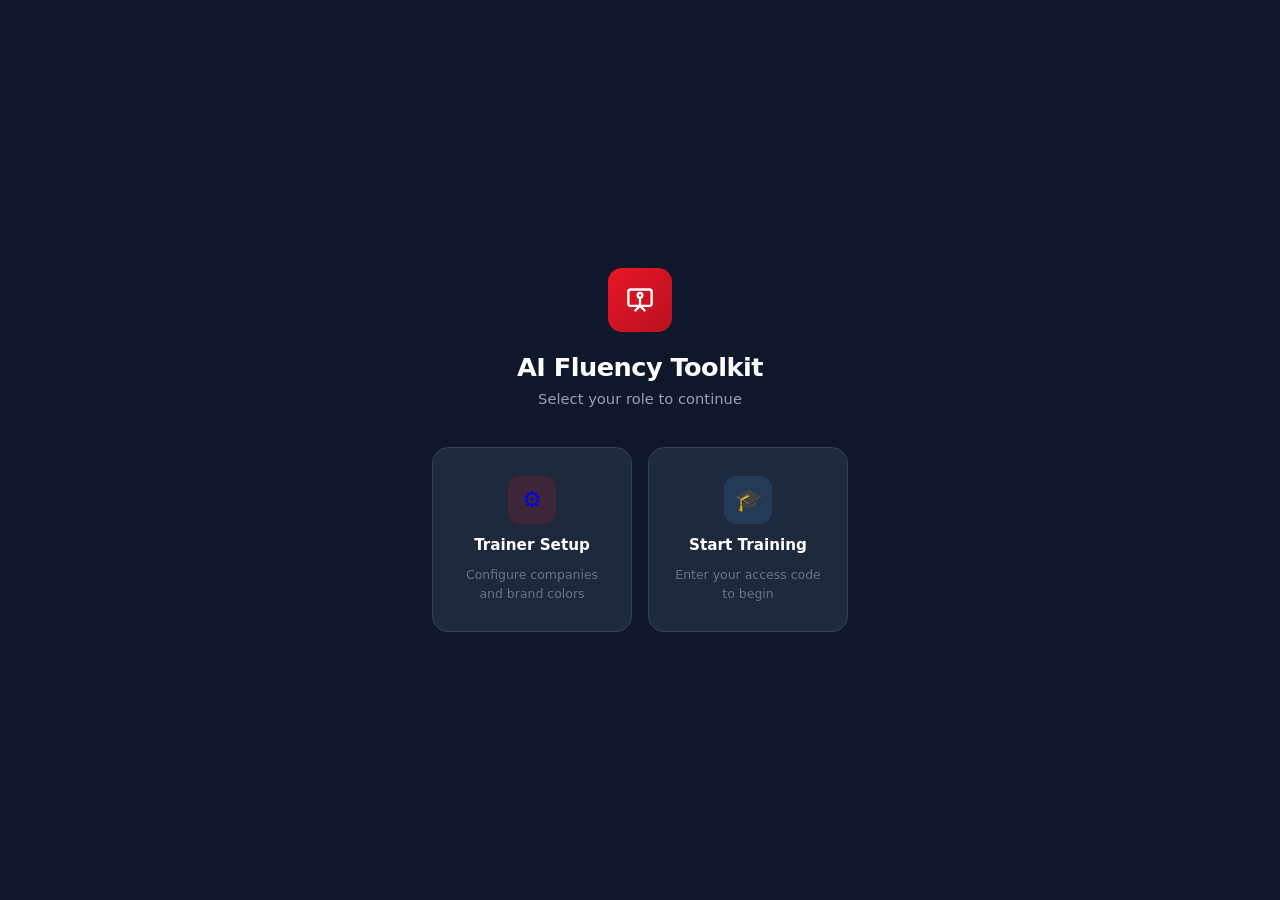
==== index.html @ e8f9da8e "Initial commit — Copilot Training Platform" ====
<!DOCTYPE html>
<html lang="en">
<head>
  <meta charset="UTF-8">
  <meta name="viewport" content="width=device-width, initial-scale=1.0">
  <title>AI Fluency Toolkit</title>
  <style>
    *, *::before, *::after { box-sizing: border-box; margin: 0; padding: 0; }
    body {
      font-family: 'Inter', system-ui, -apple-system, sans-serif;
      background: #0F172A;
      min-height: 100vh;
      display: flex;
      align-items: center;
      justify-content: center;
    }
    .container {
      text-align: center;
      padding: 40px 24px;
    }
    .logo {
      width: 64px; height: 64px;
      background: linear-gradient(135deg, #E91627, #B8111F);
      border-radius: 14px;
      display: flex; align-items: center; justify-content: center;
      margin: 0 auto 20px;
      overflow: hidden;
    }
    .logo svg { width: 28px; height: 28px; }
    .logo img { width: 100%; height: 100%; object-fit: contain; padding: 8px; }
    h1 {
      color: white;
      font-size: 1.6rem;
      font-weight: 700;
      margin-bottom: 8px;
      letter-spacing: -0.02em;
    }
    p {
      color: #94A3B8;
      font-size: 0.92rem;
      margin-bottom: 40px;
    }
    .cards {
      display: flex;
      gap: 16px;
      justify-content: center;
      flex-wrap: wrap;
    }
    .card {
      background: #1E293B;
      border: 1px solid #334155;
      border-radius: 16px;
      padding: 28px 24px;
      width: 200px;
      text-decoration: none;
      transition: border-color 0.2s, transform 0.15s;
      display: flex;
      flex-direction: column;
      align-items: center;
      gap: 12px;
    }
    .card:hover { border-color: #64748B; transform: translateY(-2px); }
    .card-icon {
      width: 48px; height: 48px;
      border-radius: 12px;
      display: flex; align-items: center; justify-content: center;
      font-size: 22px;
    }
    .card-icon.trainer { background: rgba(233,22,39,0.15); }
    .card-icon.trainee { background: rgba(66,153,225,0.15); }
    .card h2 { color: white; font-size: 0.95rem; font-weight: 600; }
    .card p { color: #64748B; font-size: 0.78rem; margin: 0; line-height: 1.5; }
  </style>
</head>
<body>
  <div class="container">
    <div class="logo" id="site-logo">
      <svg viewBox="0 0 24 24" fill="none" stroke="white" stroke-width="2" stroke-linecap="round" stroke-linejoin="round">
        <rect x="2" y="3" width="20" height="14" rx="2"/>
        <polyline points="8 21 12 17 16 21"/>
        <line x1="12" y1="17" x2="12" y2="11"/>
        <circle cx="12" cy="8" r="2"/>
      </svg>
    </div>
    <h1 id="site-title">AI Fluency Toolkit</h1>
    <p>Select your role to continue</p>
    <div class="cards">
      <a href="admin.html" class="card">
        <div class="card-icon trainer">⚙️</div>
        <h2>Trainer Setup</h2>
        <p>Configure companies and brand colors</p>
      </a>
      <a href="Main page.html" class="card">
        <div class="card-icon trainee">🎓</div>
        <h2>Start Training</h2>
        <p>Enter your access code to begin</p>
      </a>
    </div>
  </div>
  <script>
    // If exactly one company is configured, show its logo and name
    (function() {
      try {
        var companies = JSON.parse(localStorage.getItem('copilot_companies') || '[]');
        if (companies.length === 1) {
          var c = companies[0];
          var logoEl  = document.getElementById('site-logo');
          var titleEl = document.getElementById('site-title');

          if (c.logoDataUrl) {
            logoEl.innerHTML = '<img src="' + c.logoDataUrl + '" alt="' + c.name + ' logo" />';
            logoEl.style.background = c.colors && c.colors.primary
              ? 'linear-gradient(135deg,' + c.colors.primary + ',' + (c.colors.primaryDark || c.colors.primary) + ')'
              : logoEl.style.background;
          } else if (c.colors && c.colors.primary) {
            logoEl.style.background = 'linear-gradient(135deg,' + c.colors.primary + ',' + (c.colors.primaryDark || c.colors.primary) + ')';
          }

          if (c.name) {
            titleEl.textContent = c.name + ' AI Training';
          }
        }
      } catch(e) {}
    })();
  </script>
</body>
</html>
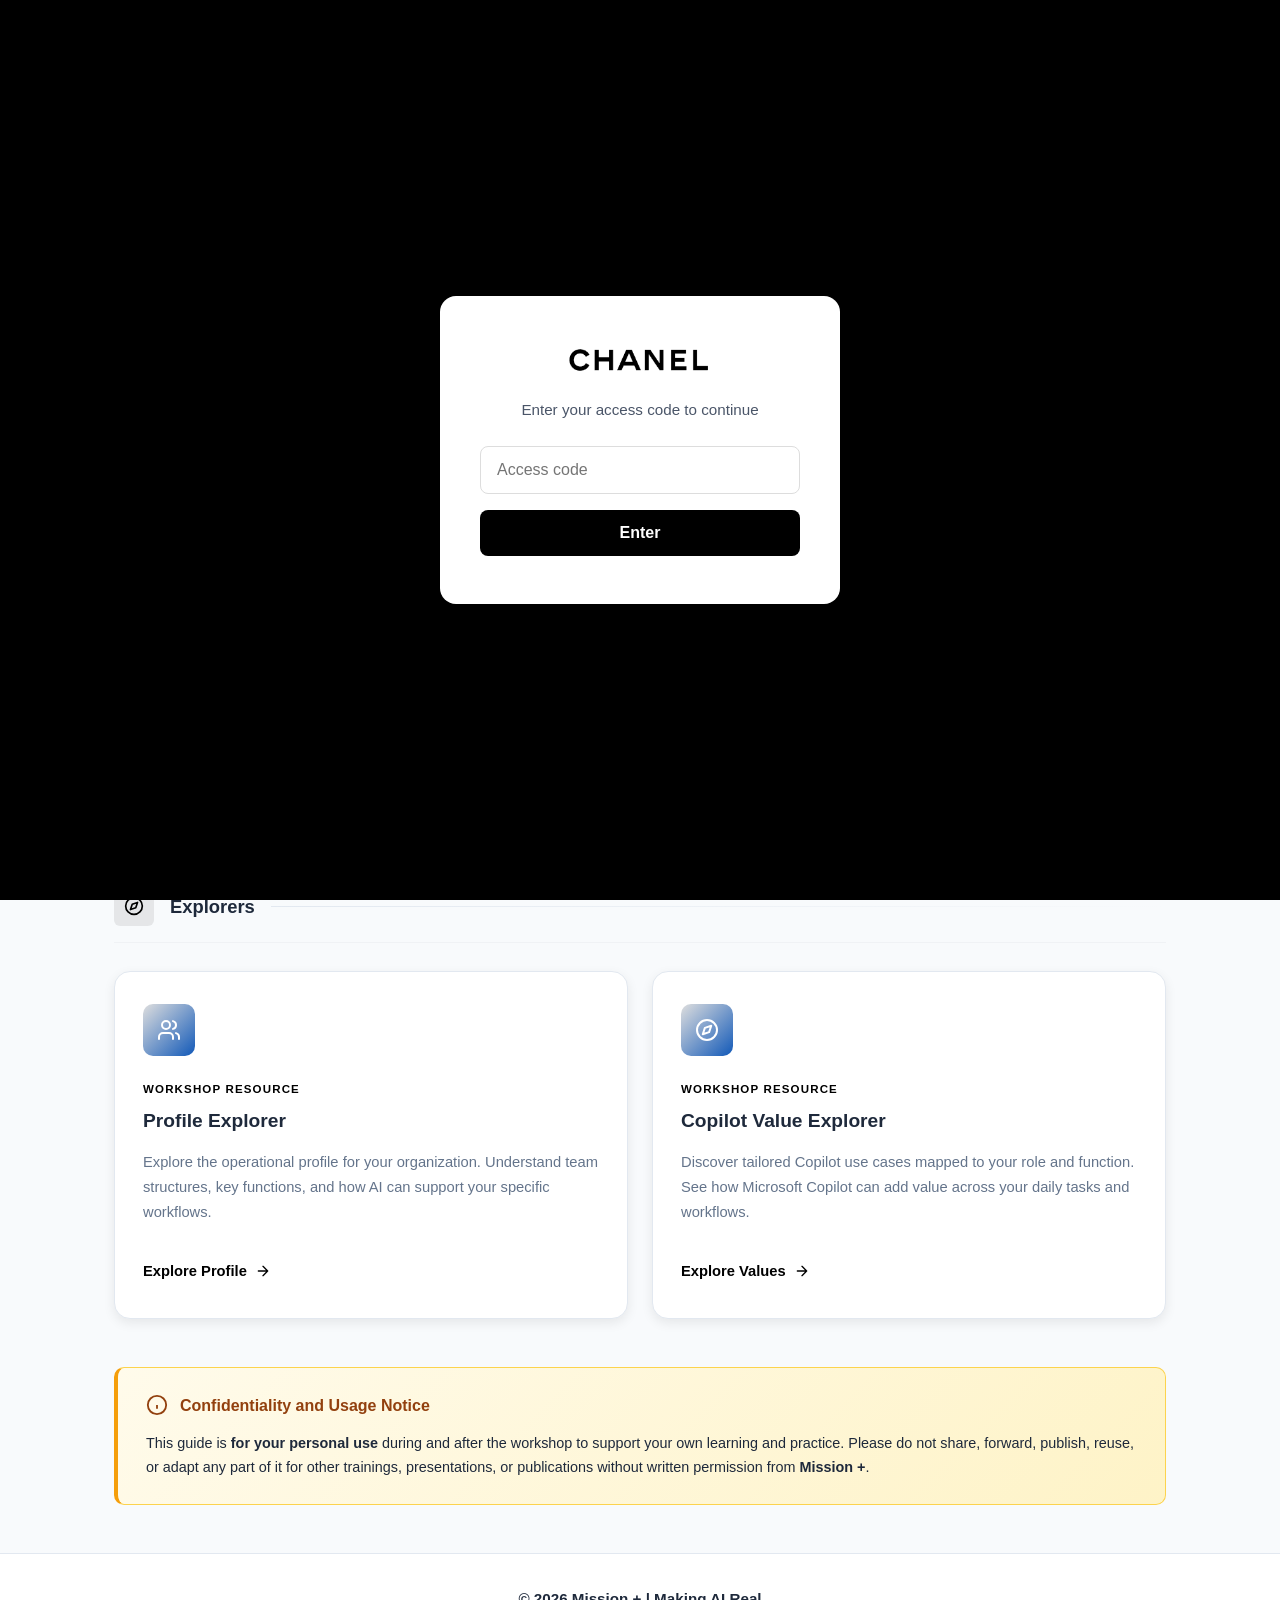
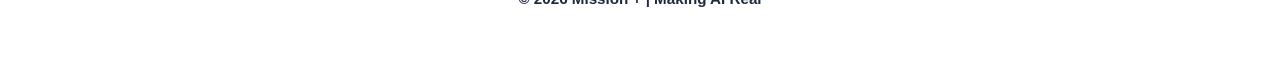
==== commit dce45b10: "vercel-demo: auto-seed Chanel and redirect to training" ====
--- a/index.html
+++ b/index.html
@@ -3,125 +3,44 @@
 <head>
   <meta charset="UTF-8">
   <meta name="viewport" content="width=device-width, initial-scale=1.0">
-  <title>AI Fluency Toolkit</title>
-  <style>
-    *, *::before, *::after { box-sizing: border-box; margin: 0; padding: 0; }
-    body {
-      font-family: 'Inter', system-ui, -apple-system, sans-serif;
-      background: #0F172A;
-      min-height: 100vh;
-      display: flex;
-      align-items: center;
-      justify-content: center;
-    }
-    .container {
-      text-align: center;
-      padding: 40px 24px;
-    }
-    .logo {
-      width: 64px; height: 64px;
-      background: linear-gradient(135deg, #E91627, #B8111F);
-      border-radius: 14px;
-      display: flex; align-items: center; justify-content: center;
-      margin: 0 auto 20px;
-      overflow: hidden;
-    }
-    .logo svg { width: 28px; height: 28px; }
-    .logo img { width: 100%; height: 100%; object-fit: contain; padding: 8px; }
-    h1 {
-      color: white;
-      font-size: 1.6rem;
-      font-weight: 700;
-      margin-bottom: 8px;
-      letter-spacing: -0.02em;
-    }
-    p {
-      color: #94A3B8;
-      font-size: 0.92rem;
-      margin-bottom: 40px;
-    }
-    .cards {
-      display: flex;
-      gap: 16px;
-      justify-content: center;
-      flex-wrap: wrap;
-    }
-    .card {
-      background: #1E293B;
-      border: 1px solid #334155;
-      border-radius: 16px;
-      padding: 28px 24px;
-      width: 200px;
-      text-decoration: none;
-      transition: border-color 0.2s, transform 0.15s;
-      display: flex;
-      flex-direction: column;
-      align-items: center;
-      gap: 12px;
-    }
-    .card:hover { border-color: #64748B; transform: translateY(-2px); }
-    .card-icon {
-      width: 48px; height: 48px;
-      border-radius: 12px;
-      display: flex; align-items: center; justify-content: center;
-      font-size: 22px;
-    }
-    .card-icon.trainer { background: rgba(233,22,39,0.15); }
-    .card-icon.trainee { background: rgba(66,153,225,0.15); }
-    .card h2 { color: white; font-size: 0.95rem; font-weight: 600; }
-    .card p { color: #64748B; font-size: 0.78rem; margin: 0; line-height: 1.5; }
-  </style>
-</head>
-<body>
-  <div class="container">
-    <div class="logo" id="site-logo">
-      <svg viewBox="0 0 24 24" fill="none" stroke="white" stroke-width="2" stroke-linecap="round" stroke-linejoin="round">
-        <rect x="2" y="3" width="20" height="14" rx="2"/>
-        <polyline points="8 21 12 17 16 21"/>
-        <line x1="12" y1="17" x2="12" y2="11"/>
-        <circle cx="12" cy="8" r="2"/>
-      </svg>
-    </div>
-    <h1 id="site-title">AI Fluency Toolkit</h1>
-    <p>Select your role to continue</p>
-    <div class="cards">
-      <a href="admin.html" class="card">
-        <div class="card-icon trainer">⚙️</div>
-        <h2>Trainer Setup</h2>
-        <p>Configure companies and brand colors</p>
-      </a>
-      <a href="Main page.html" class="card">
-        <div class="card-icon trainee">🎓</div>
-        <h2>Start Training</h2>
-        <p>Enter your access code to begin</p>
-      </a>
-    </div>
-  </div>
+  <title>Chanel AI Training</title>
   <script>
-    // If exactly one company is configured, show its logo and name
     (function() {
-      try {
-        var companies = JSON.parse(localStorage.getItem('copilot_companies') || '[]');
-        if (companies.length === 1) {
-          var c = companies[0];
-          var logoEl  = document.getElementById('site-logo');
-          var titleEl = document.getElementById('site-title');
+      var COMPANY_ID = 'chanel-1775724612134';
+      var LOGO = '[data-uri]';
 
-          if (c.logoDataUrl) {
-            logoEl.innerHTML = '<img src="' + c.logoDataUrl + '" alt="' + c.name + ' logo" />';
-            logoEl.style.background = c.colors && c.colors.primary
-              ? 'linear-gradient(135deg,' + c.colors.primary + ',' + (c.colors.primaryDark || c.colors.primary) + ')'
-              : logoEl.style.background;
-          } else if (c.colors && c.colors.primary) {
-            logoEl.style.background = 'linear-gradient(135deg,' + c.colors.primary + ',' + (c.colors.primaryDark || c.colors.primary) + ')';
-          }
+      var company = {
+        id: COMPANY_ID,
+        name: 'Chanel',
+        password: 'Chanel2026',
+        url: 'https://www.chanel.com/sg/',
+        colors: {
+          primary: '#000000',
+          primaryDark: '#000000',
+          primaryLight: '#999999',
+          accent: '#dedede',
+          sidebarBg: '#ccced1'
+        },
+        logoDataUrl: LOGO
+      };
 
-          if (c.name) {
-            titleEl.textContent = c.name + ' AI Training';
-          }
-        }
-      } catch(e) {}
+      // Seed company into localStorage so passcode check works
+      localStorage.setItem('copilot_companies', JSON.stringify([{
+        id: company.id,
+        name: company.name,
+        password: company.password,
+        url: company.url,
+        colors: company.colors
+      }]));
+      localStorage.setItem('copilot_logo_' + COMPANY_ID, LOGO);
+
+      // Set active company in sessionStorage so passcode page is branded immediately
+      sessionStorage.setItem('active_company', JSON.stringify(company));
+      sessionStorage.removeItem('authenticated');
+
+      window.location.href = 'Main page.html';
     })();
   </script>
-</body>
+</head>
+<body></body>
 </html>
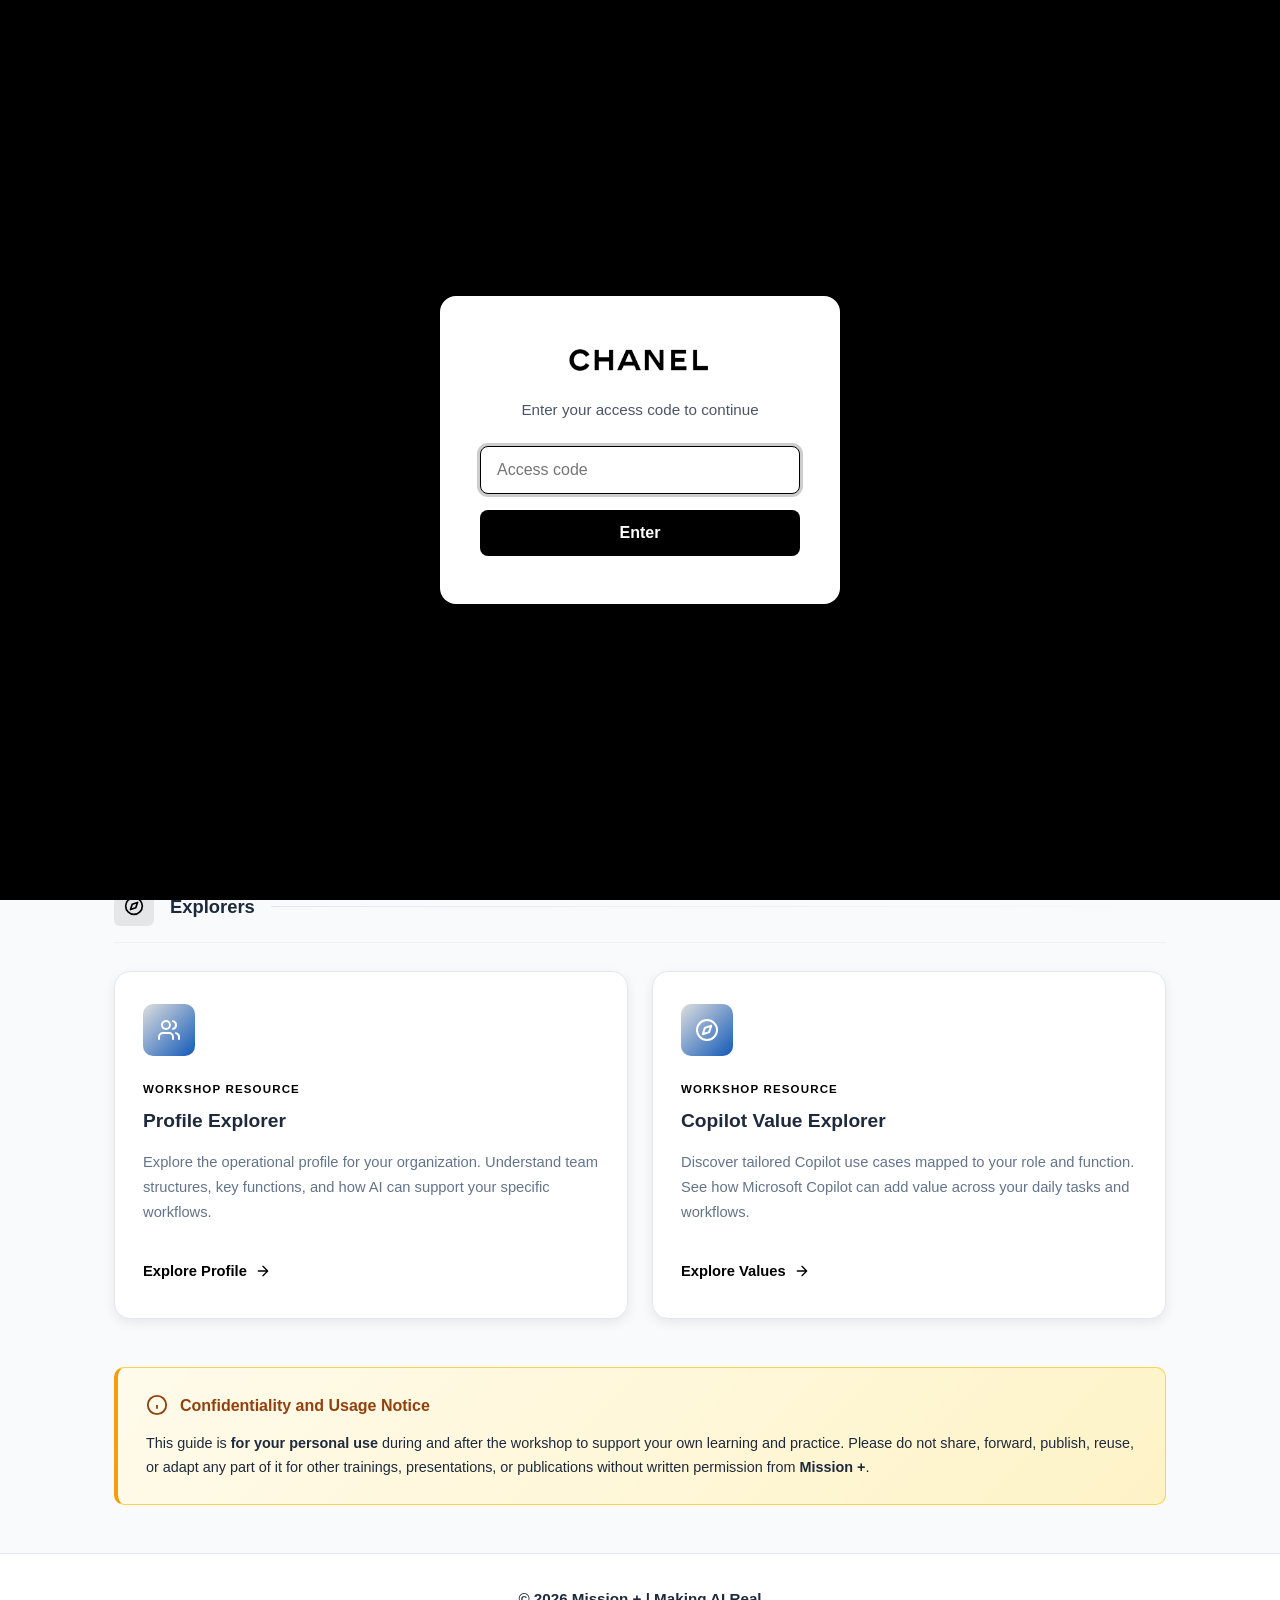
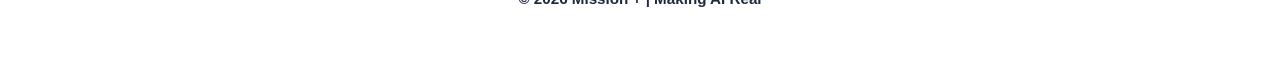
==== commit 3f6183c4: "Switch to 6 Profile Explorer roles with Chanel profile chanel-1775724612134 - Replace 11 hardcoded r" ====
--- a/index.html
+++ b/index.html
@@ -24,19 +24,17 @@
         logoDataUrl: LOGO
       };
 
-      // Seed company into localStorage so passcode check works
-      localStorage.setItem('copilot_companies', JSON.stringify([{
-        id: company.id,
-        name: company.name,
-        password: company.password,
-        url: company.url,
-        colors: company.colors
-      }]));
+      // Merge Chanel into the companies list (preserve any other companies already stored)
+      var existing = [];
+      try { existing = JSON.parse(localStorage.getItem('copilot_companies') || '[]'); } catch(e) {}
+      existing = existing.filter(function(c) { return c.id !== COMPANY_ID; });
+      existing.push({ id: company.id, name: company.name, password: company.password, url: company.url, colors: company.colors });
+      localStorage.setItem('copilot_companies', JSON.stringify(existing));
       localStorage.setItem('copilot_logo_' + COMPANY_ID, LOGO);
 
-      // Set active company in sessionStorage so passcode page is branded immediately
-      sessionStorage.setItem('active_company', JSON.stringify(company));
+      // Clear auth so the user always goes through the login screen from this entry point
       sessionStorage.removeItem('authenticated');
+      sessionStorage.removeItem('active_company');
 
       window.location.href = 'Main page.html';
     })();
